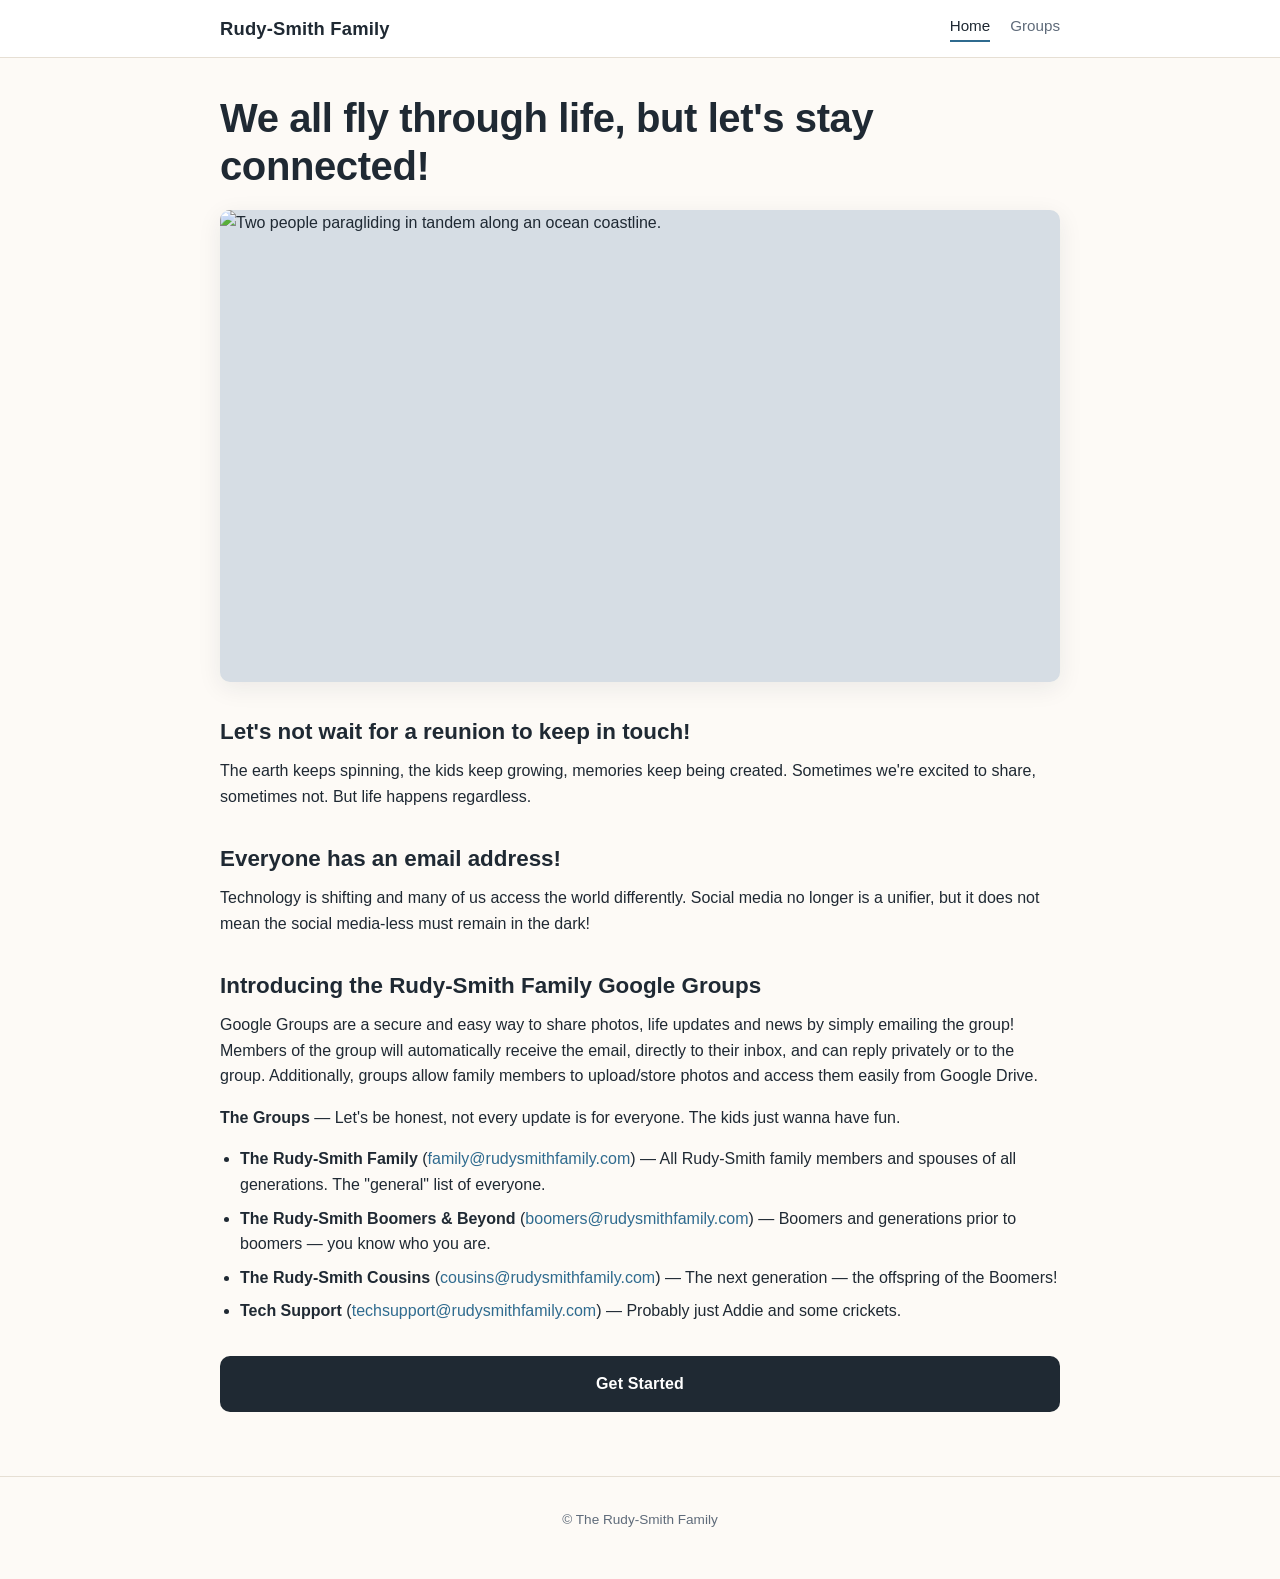
==== index.html @ 8a62d087 "Add static GitHub Pages site for rudysmithfamily.com Replaces the Google Sites version with a two-pa" ====
<!doctype html>
<html lang="en">
<head>
  <meta charset="utf-8">
  <meta name="viewport" content="width=device-width, initial-scale=1">
  <title>Rudy-Smith Family</title>
  <meta name="description" content="A simple home base for the Rudy-Smith family — staying connected through email, photos, and life updates.">
  <link rel="stylesheet" href="/assets/css/style.css">
</head>
<body>
  <header class="site-header">
    <div class="site-header__inner">
      <a class="site-title" href="/">Rudy-Smith Family</a>
      <nav class="site-nav" aria-label="Primary">
        <a href="/" class="is-active">Home</a>
        <a href="/groups.html">Groups</a>
      </nav>
    </div>
  </header>

  <main>
    <h1>We all fly through life, but let's stay connected!</h1>

    <img class="hero-image"
         src="/assets/img/hero.jpg"
         alt="Two people paragliding in tandem along an ocean coastline.">

    <h2>Let's not wait for a reunion to keep in touch!</h2>
    <p>The earth keeps spinning, the kids keep growing, memories keep being created. Sometimes we're excited to share, sometimes not. But life happens regardless.</p>

    <h2>Everyone has an email address!</h2>
    <p>Technology is shifting and many of us access the world differently. Social media no longer is a unifier, but it does not mean the social media-less must remain in the dark!</p>

    <h2>Introducing the <strong>Rudy-Smith Family Google Groups</strong></h2>
    <p>Google Groups are a secure and easy way to share photos, life updates and news by simply emailing the group! Members of the group will automatically receive the email, directly to their inbox, and can reply privately or to the group. Additionally, groups allow family members to upload/store photos and access them easily from Google Drive.</p>

    <p><strong>The Groups</strong> — Let's be honest, not every update is for everyone. The kids just wanna have fun.</p>

    <ul class="group-summary">
      <li><strong>The Rudy-Smith Family</strong> (<a href="mailto:family@rudysmithfamily.com">family@rudysmithfamily.com</a>) — All Rudy-Smith family members and spouses of all generations. The "general" list of everyone.</li>
      <li><strong>The Rudy-Smith Boomers &amp; Beyond</strong> (<a href="mailto:boomers@rudysmithfamily.com">boomers@rudysmithfamily.com</a>) — Boomers and generations prior to boomers — you know who you are.</li>
      <li><strong>The Rudy-Smith Cousins</strong> (<a href="mailto:cousins@rudysmithfamily.com">cousins@rudysmithfamily.com</a>) — The next generation — the offspring of the Boomers!</li>
      <li><strong>Tech Support</strong> (<a href="mailto:techsupport@rudysmithfamily.com">techsupport@rudysmithfamily.com</a>) — Probably just Addie and some crickets.</li>
    </ul>

    <a class="cta" href="/groups.html">Get Started</a>
  </main>

  <footer class="site-footer">
    <p>&copy; The Rudy-Smith Family</p>
  </footer>
</body>
</html>
---- assets/css/style.css ----
:root {
  --color-bg: #fdfaf6;
  --color-surface: #ffffff;
  --color-text: #1f2933;
  --color-muted: #5f6b7a;
  --color-accent: #2f6b8f;
  --color-accent-dark: #1f4d6b;
  --color-border: #e6dfd4;
  --max-width: 880px;
  --radius: 10px;
  --shadow: 0 6px 24px rgba(31, 41, 51, 0.08);
  font-family: -apple-system, BlinkMacSystemFont, "Segoe UI", Roboto, "Helvetica Neue", Arial, sans-serif;
}

* {
  box-sizing: border-box;
}

html, body {
  margin: 0;
  padding: 0;
  background: var(--color-bg);
  color: var(--color-text);
  line-height: 1.6;
  -webkit-font-smoothing: antialiased;
}

a {
  color: var(--color-accent);
  text-decoration: none;
}

a:hover,
a:focus {
  color: var(--color-accent-dark);
  text-decoration: underline;
}

/* Header / nav */
.site-header {
  background: var(--color-surface);
  border-bottom: 1px solid var(--color-border);
  position: sticky;
  top: 0;
  z-index: 10;
}

.site-header__inner {
  max-width: var(--max-width);
  margin: 0 auto;
  padding: 0.85rem 1.25rem;
  display: flex;
  align-items: center;
  justify-content: space-between;
  gap: 1rem;
}

.site-title {
  font-size: 1.15rem;
  font-weight: 600;
  color: var(--color-text);
  letter-spacing: 0.01em;
}

.site-nav {
  display: flex;
  gap: 1.25rem;
}

.site-nav a {
  color: var(--color-muted);
  font-weight: 500;
  font-size: 0.95rem;
}

.site-nav a.is-active {
  color: var(--color-text);
  border-bottom: 2px solid var(--color-accent);
  padding-bottom: 2px;
}

/* Layout */
main {
  max-width: var(--max-width);
  margin: 0 auto;
  padding: 2rem 1.25rem 4rem;
}

h1 {
  font-size: clamp(1.85rem, 4vw, 2.5rem);
  line-height: 1.2;
  margin: 0.25rem 0 1.25rem;
  font-weight: 700;
  letter-spacing: -0.01em;
}

h2 {
  font-size: 1.4rem;
  margin: 2rem 0 0.5rem;
  font-weight: 600;
}

h3 {
  font-size: 1.15rem;
  margin: 1.5rem 0 0.25rem;
  font-weight: 600;
}

p {
  margin: 0.5rem 0 1rem;
}

/* Hero image */
.hero-image {
  width: 100%;
  height: auto;
  border-radius: var(--radius);
  box-shadow: var(--shadow);
  margin-bottom: 1.75rem;
  display: block;
  background: #d6dde4;
  aspect-ratio: 16 / 9;
  object-fit: cover;
}

/* Group cards */
.group-list {
  list-style: none;
  padding: 0;
  margin: 1rem 0;
  display: grid;
  gap: 1rem;
}

.group-card {
  background: var(--color-surface);
  border: 1px solid var(--color-border);
  border-radius: var(--radius);
  padding: 1.25rem 1.4rem;
  box-shadow: var(--shadow);
}

.group-card h3 {
  margin-top: 0;
}

.group-card .email {
  font-family: ui-monospace, SFMono-Regular, Menlo, Consolas, monospace;
  font-size: 0.95rem;
  display: inline-block;
  margin-bottom: 0.5rem;
}

.group-card dl {
  margin: 0.75rem 0 0;
}

.group-card dt {
  font-weight: 600;
  margin-top: 0.6rem;
  color: var(--color-text);
}

.group-card dd {
  margin: 0.15rem 0 0;
  color: var(--color-muted);
}

/* Inline group bullet list (home) */
.group-summary {
  padding-left: 1.25rem;
  margin: 0.5rem 0 1.5rem;
}

.group-summary li {
  margin-bottom: 0.5rem;
}

/* CTA */
.cta {
  display: block;
  width: 100%;
  text-align: center;
  background: #1f2933;
  color: #fff;
  padding: 0.95rem 1.25rem;
  border-radius: var(--radius);
  font-weight: 600;
  margin: 2rem 0 0;
  letter-spacing: 0.01em;
}

.cta:hover,
.cta:focus {
  background: #000;
  color: #fff;
  text-decoration: none;
}

/* Footer */
.site-footer {
  border-top: 1px solid var(--color-border);
  padding: 1.5rem 1.25rem 2rem;
  color: var(--color-muted);
  font-size: 0.85rem;
  text-align: center;
}

.site-footer a {
  color: var(--color-muted);
}

@media (max-width: 480px) {
  .site-header__inner {
    flex-direction: column;
    align-items: flex-start;
    gap: 0.5rem;
  }
}
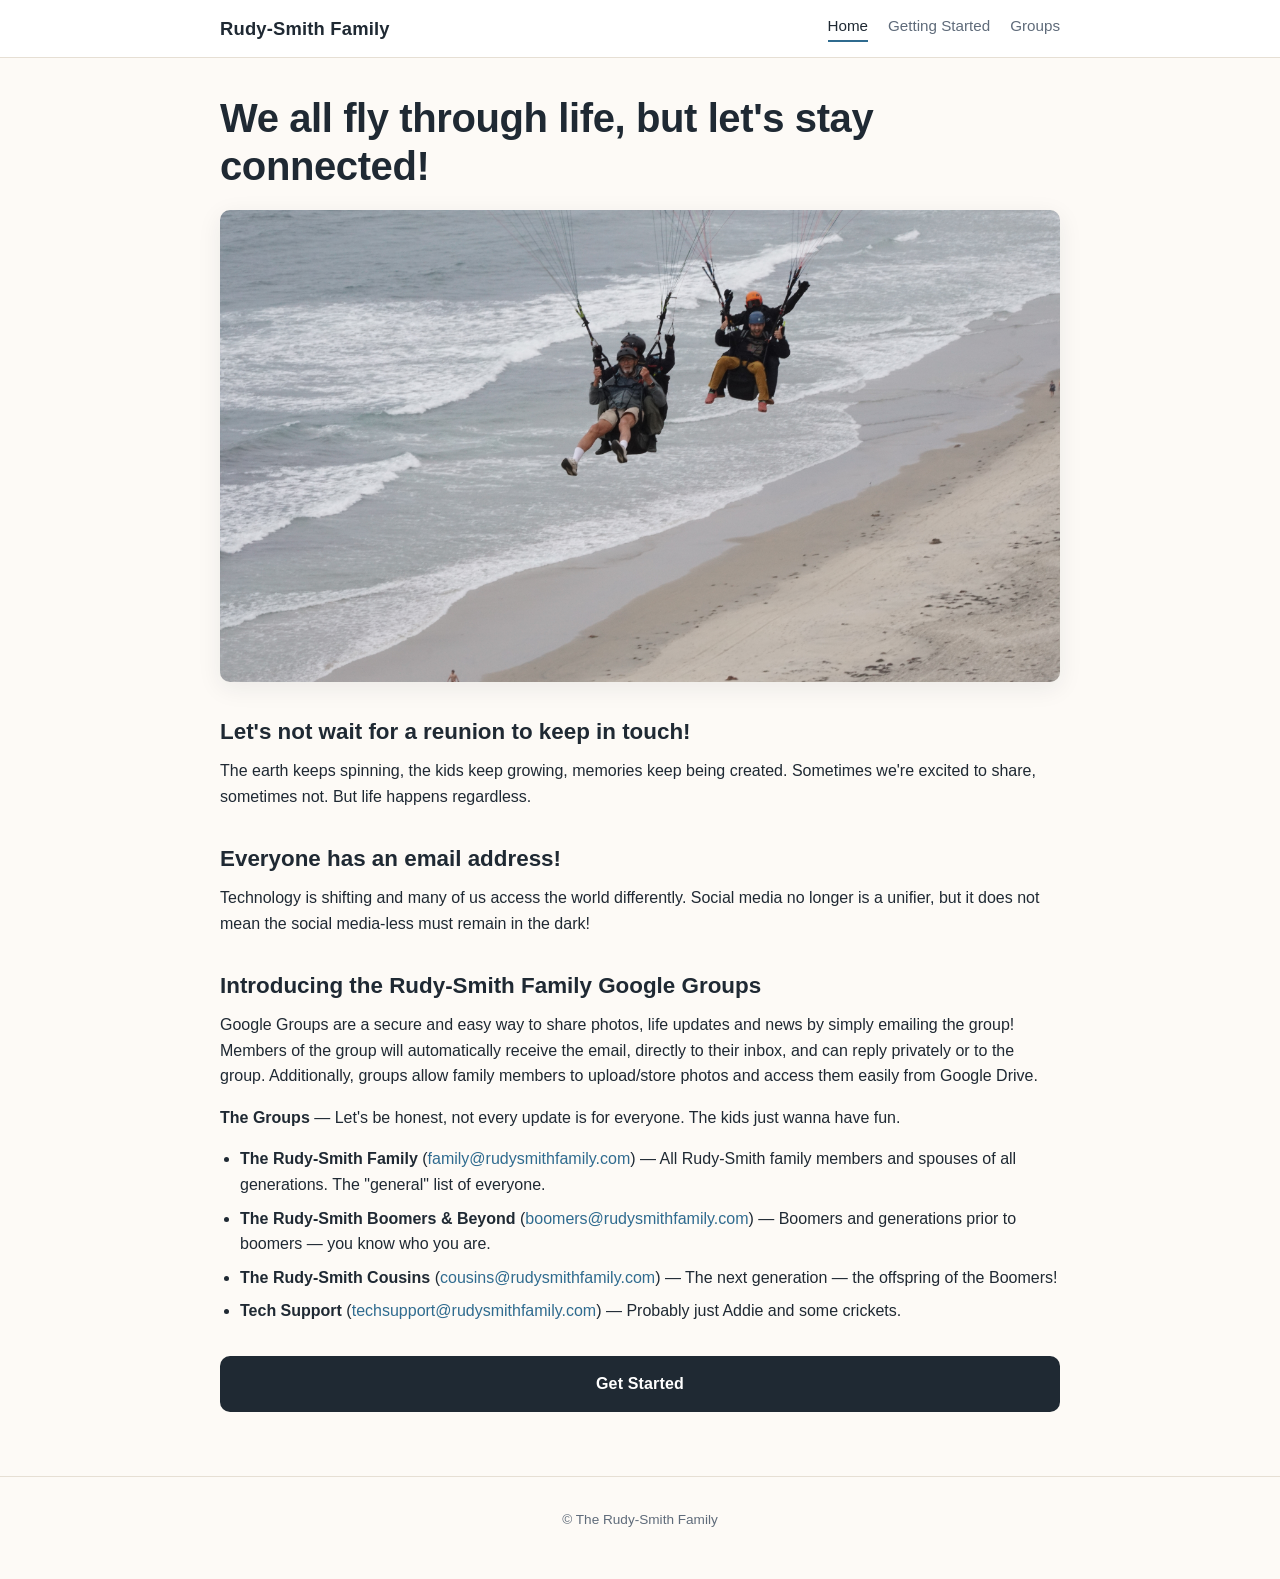
==== commit 8643a9d4: "Add Getting Started page for non-Google users Walks family members through creating a Google account" ====
--- a/index.html
+++ b/index.html
@@ -13,6 +13,7 @@
       <a class="site-title" href="/">Rudy-Smith Family</a>
       <nav class="site-nav" aria-label="Primary">
         <a href="/" class="is-active">Home</a>
+        <a href="/getting-started.html">Getting Started</a>
         <a href="/groups.html">Groups</a>
       </nav>
     </div>
@@ -43,7 +44,7 @@
       <li><strong>Tech Support</strong> (<a href="mailto:techsupport@rudysmithfamily.com">techsupport@rudysmithfamily.com</a>) — Probably just Addie and some crickets.</li>
     </ul>
 
-    <a class="cta" href="/groups.html">Get Started</a>
+    <a class="cta" href="/getting-started.html">Get Started</a>
   </main>
 
   <footer class="site-footer">
--- a/assets/css/style.css
+++ b/assets/css/style.css
@@ -166,6 +166,43 @@
   color: var(--color-muted);
 }
 
+/* Numbered steps (getting started) */
+.steps {
+  padding-left: 1.4rem;
+  margin: 1rem 0 1.5rem;
+}
+
+.steps > li {
+  margin-bottom: 1rem;
+}
+
+.steps > li > p {
+  color: var(--color-muted);
+  margin: 0.25rem 0 0.25rem;
+}
+
+.steps ul {
+  margin: 0.25rem 0 0.25rem;
+  color: var(--color-muted);
+}
+
+.snags {
+  padding-left: 1.25rem;
+  margin: 0.5rem 0 1.5rem;
+}
+
+.snags li {
+  margin-bottom: 0.75rem;
+}
+
+code {
+  background: #f1ece3;
+  padding: 0.05rem 0.35rem;
+  border-radius: 4px;
+  font-family: ui-monospace, SFMono-Regular, Menlo, Consolas, monospace;
+  font-size: 0.92em;
+}
+
 /* Inline group bullet list (home) */
 .group-summary {
   padding-left: 1.25rem;
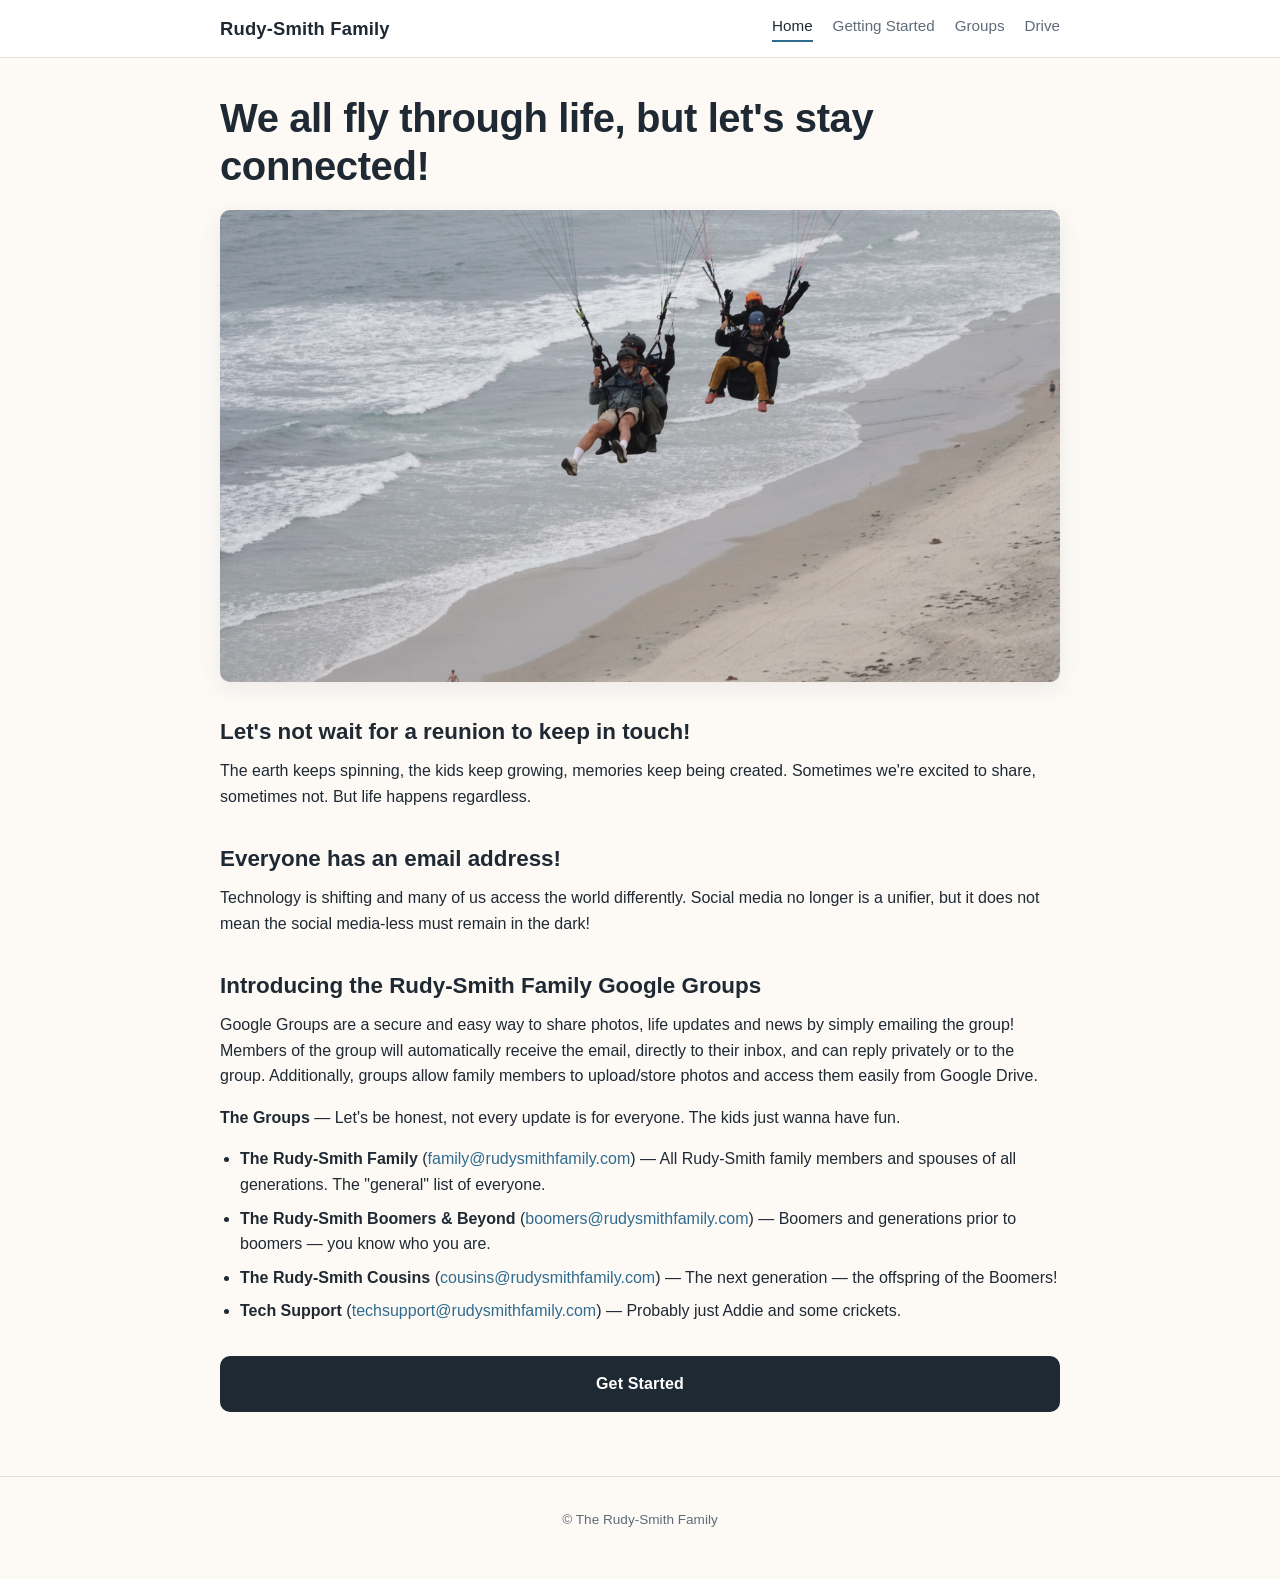
==== commit abf01a58: "Add Family Drive page and Google signup screenshots - New family-drive.html page linking to the shar" ====
--- a/index.html
+++ b/index.html
@@ -15,6 +15,7 @@
         <a href="/" class="is-active">Home</a>
         <a href="/getting-started.html">Getting Started</a>
         <a href="/groups.html">Groups</a>
+        <a href="/family-drive.html">Drive</a>
       </nav>
     </div>
   </header>
--- a/assets/css/style.css
+++ b/assets/css/style.css
@@ -186,6 +186,17 @@
   color: var(--color-muted);
 }
 
+.step-image {
+  display: block;
+  width: 100%;
+  max-width: 560px;
+  height: auto;
+  margin: 0.75rem 0 0.25rem;
+  border: 1px solid var(--color-border);
+  border-radius: var(--radius);
+  box-shadow: var(--shadow);
+}
+
 .snags {
   padding-left: 1.25rem;
   margin: 0.5rem 0 1.5rem;
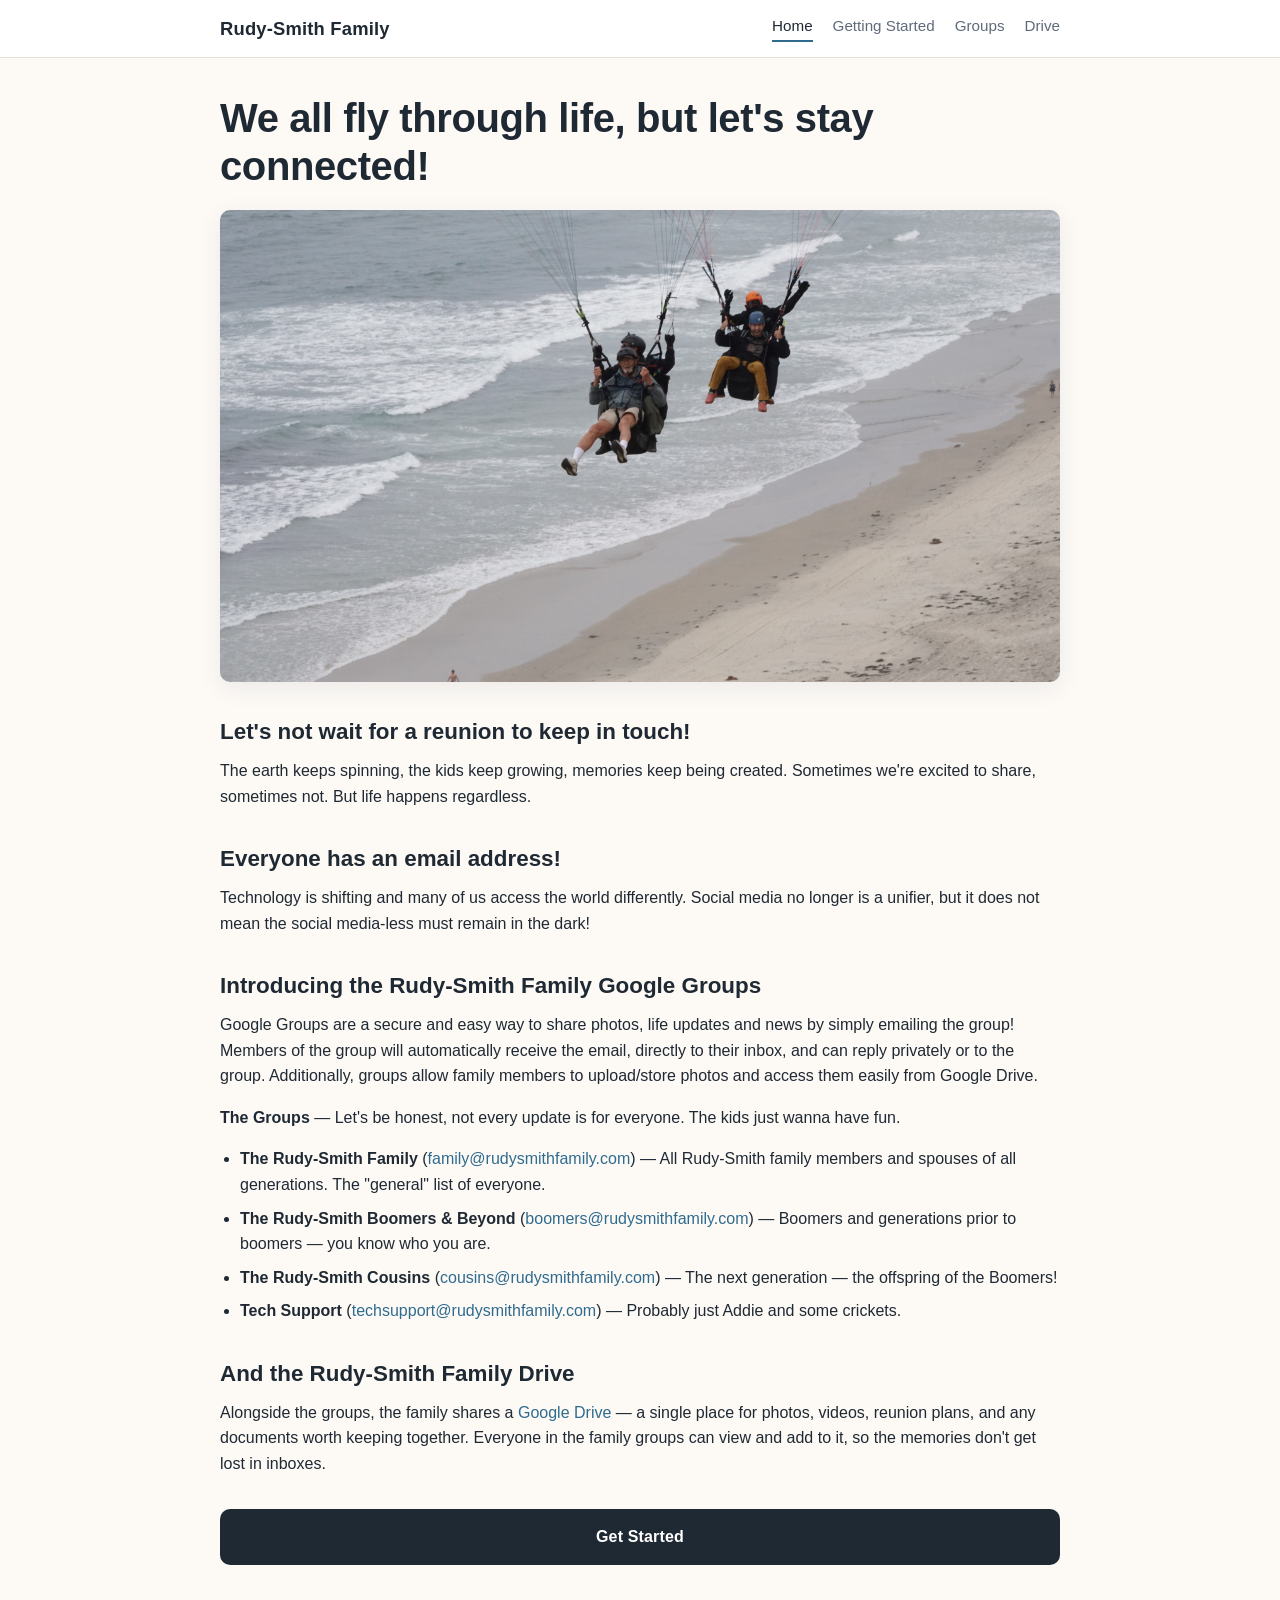
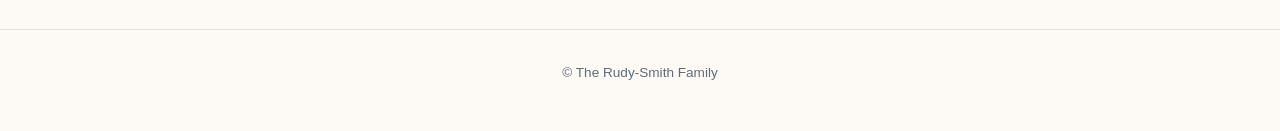
==== commit b217877d: "Mention the Family Google Drive on the home page Adds a short section linking to the Drive so visito" ====
--- a/index.html
+++ b/index.html
@@ -45,6 +45,9 @@
       <li><strong>Tech Support</strong> (<a href="mailto:techsupport@rudysmithfamily.com">techsupport@rudysmithfamily.com</a>) — Probably just Addie and some crickets.</li>
     </ul>
 
+    <h2>And the <strong>Rudy-Smith Family Drive</strong></h2>
+    <p>Alongside the groups, the family shares a <a href="/family-drive.html">Google Drive</a> — a single place for photos, videos, reunion plans, and any documents worth keeping together. Everyone in the family groups can view and add to it, so the memories don't get lost in inboxes.</p>
+
     <a class="cta" href="/getting-started.html">Get Started</a>
   </main>
 
--- a/assets/css/style.css
+++ b/assets/css/style.css
@@ -151,6 +151,21 @@
   margin-bottom: 0.5rem;
 }
 
+.group-card .group-link {
+  display: inline-block;
+  font-size: 0.9rem;
+  margin-left: 0.75rem;
+  margin-bottom: 0.5rem;
+}
+
+.group-card .group-link::before {
+  content: "·";
+  color: var(--color-muted);
+  margin-right: 0.75rem;
+  text-decoration: none;
+  display: inline-block;
+}
+
 .group-card dl {
   margin: 0.75rem 0 0;
 }
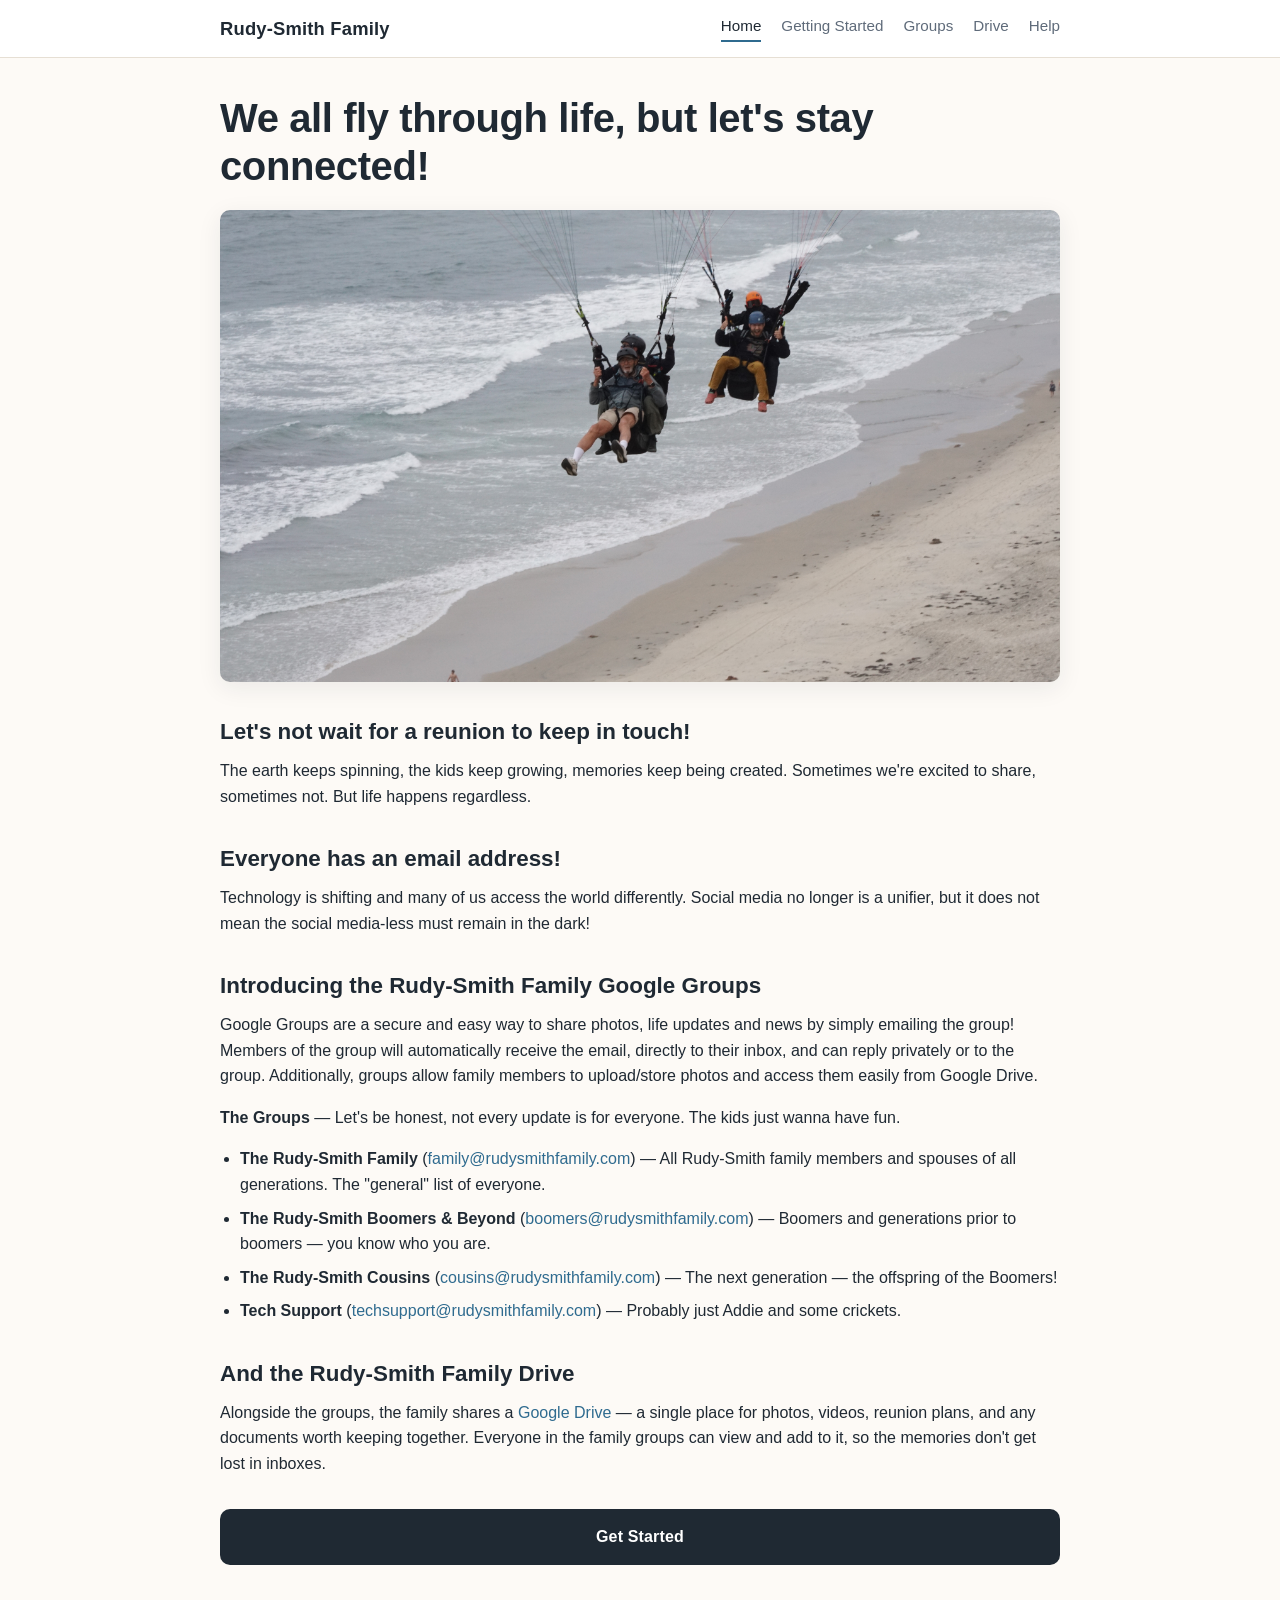
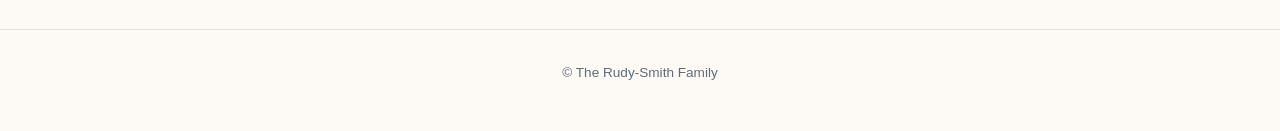
==== commit 19d0244b: "Add Help & Support page with profile name instructions Creates a dedicated help.html covering common" ====
--- a/index.html
+++ b/index.html
@@ -16,6 +16,7 @@
         <a href="/getting-started.html">Getting Started</a>
         <a href="/groups.html">Groups</a>
         <a href="/family-drive.html">Drive</a>
+        <a href="/help.html">Help</a>
       </nav>
     </div>
   </header>
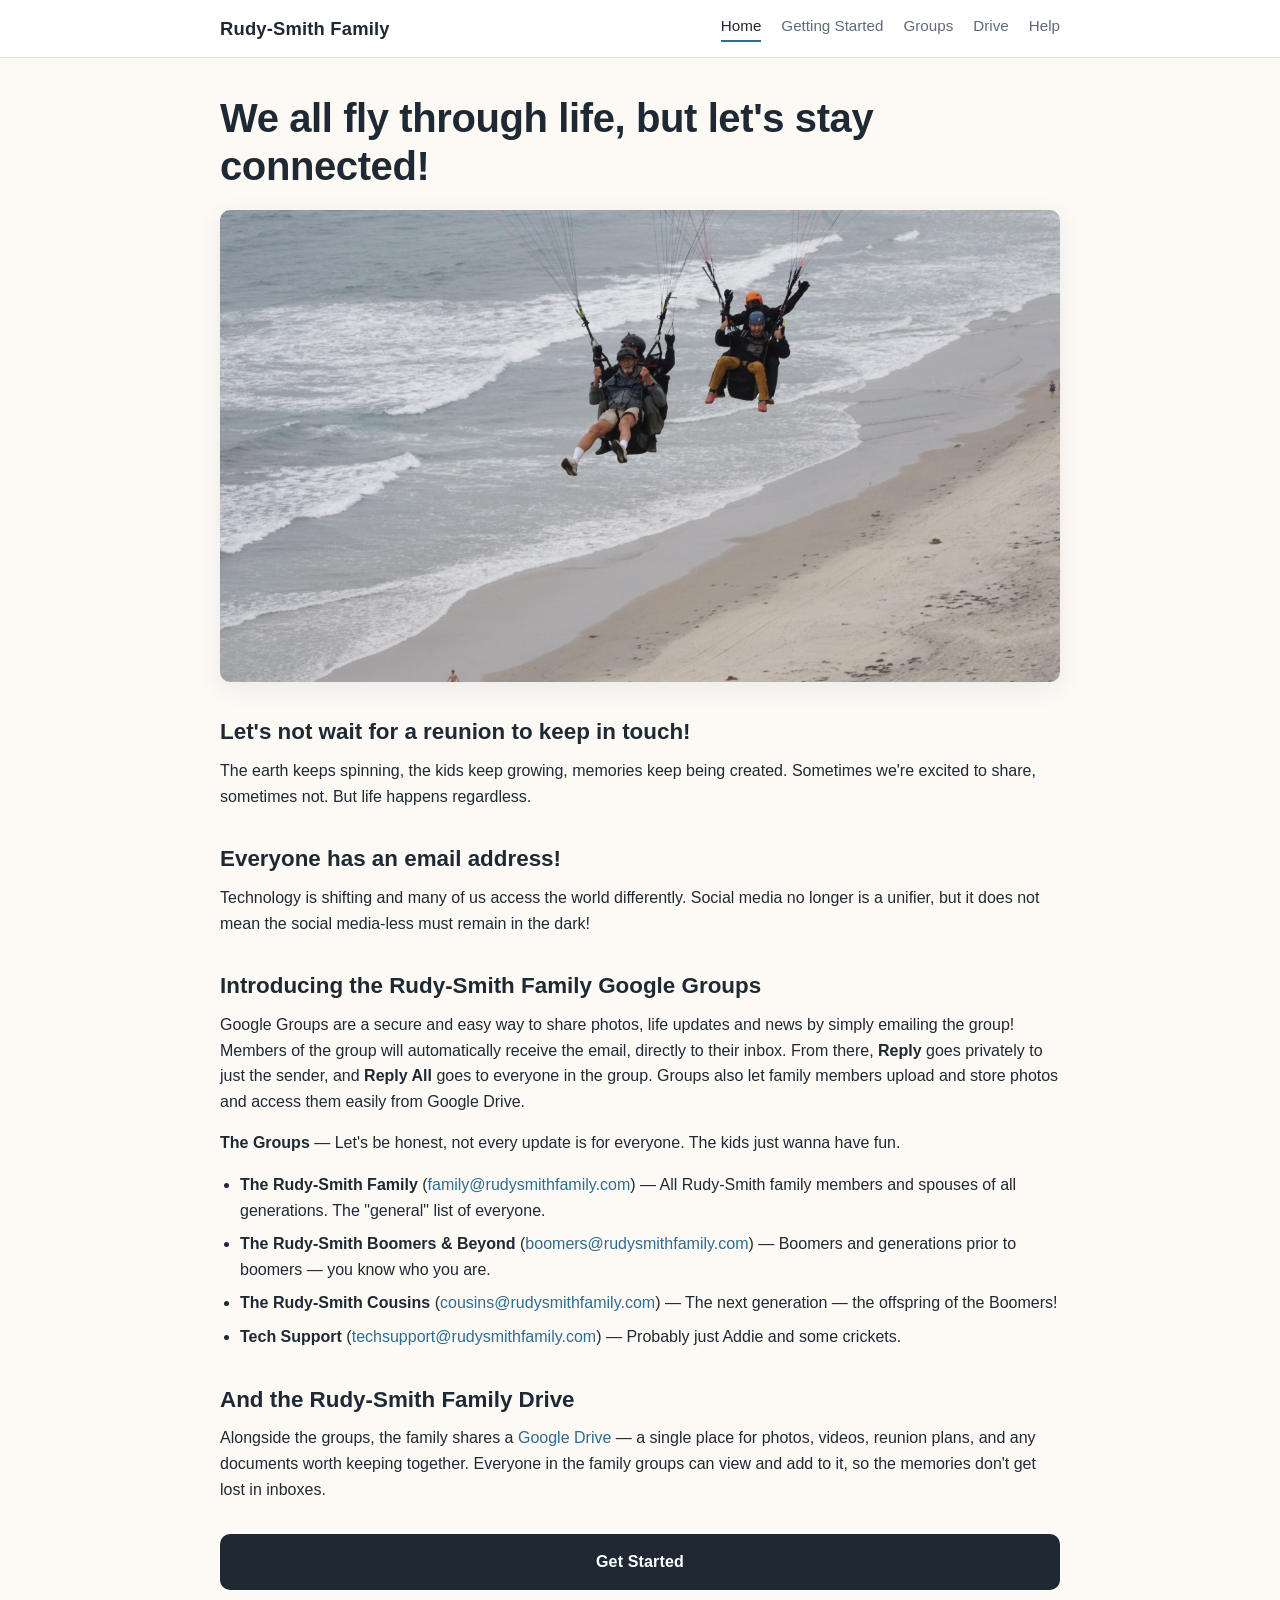
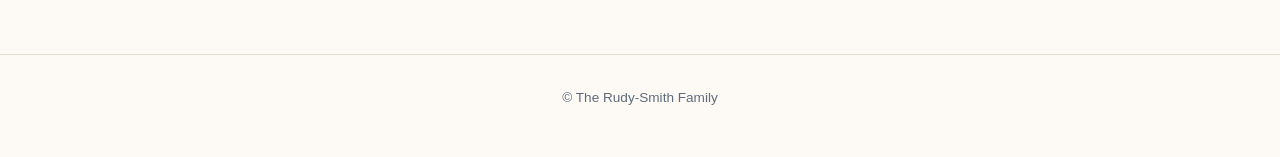
==== commit c112f116: "Clarify Reply vs Reply All on group emails Spell out that Reply goes privately to just the sender an" ====
--- a/index.html
+++ b/index.html
@@ -35,7 +35,7 @@
     <p>Technology is shifting and many of us access the world differently. Social media no longer is a unifier, but it does not mean the social media-less must remain in the dark!</p>
 
     <h2>Introducing the <strong>Rudy-Smith Family Google Groups</strong></h2>
-    <p>Google Groups are a secure and easy way to share photos, life updates and news by simply emailing the group! Members of the group will automatically receive the email, directly to their inbox, and can reply privately or to the group. Additionally, groups allow family members to upload/store photos and access them easily from Google Drive.</p>
+    <p>Google Groups are a secure and easy way to share photos, life updates and news by simply emailing the group! Members of the group will automatically receive the email, directly to their inbox. From there, <strong>Reply</strong> goes privately to just the sender, and <strong>Reply All</strong> goes to everyone in the group. Groups also let family members upload and store photos and access them easily from Google Drive.</p>
 
     <p><strong>The Groups</strong> — Let's be honest, not every update is for everyone. The kids just wanna have fun.</p>
 
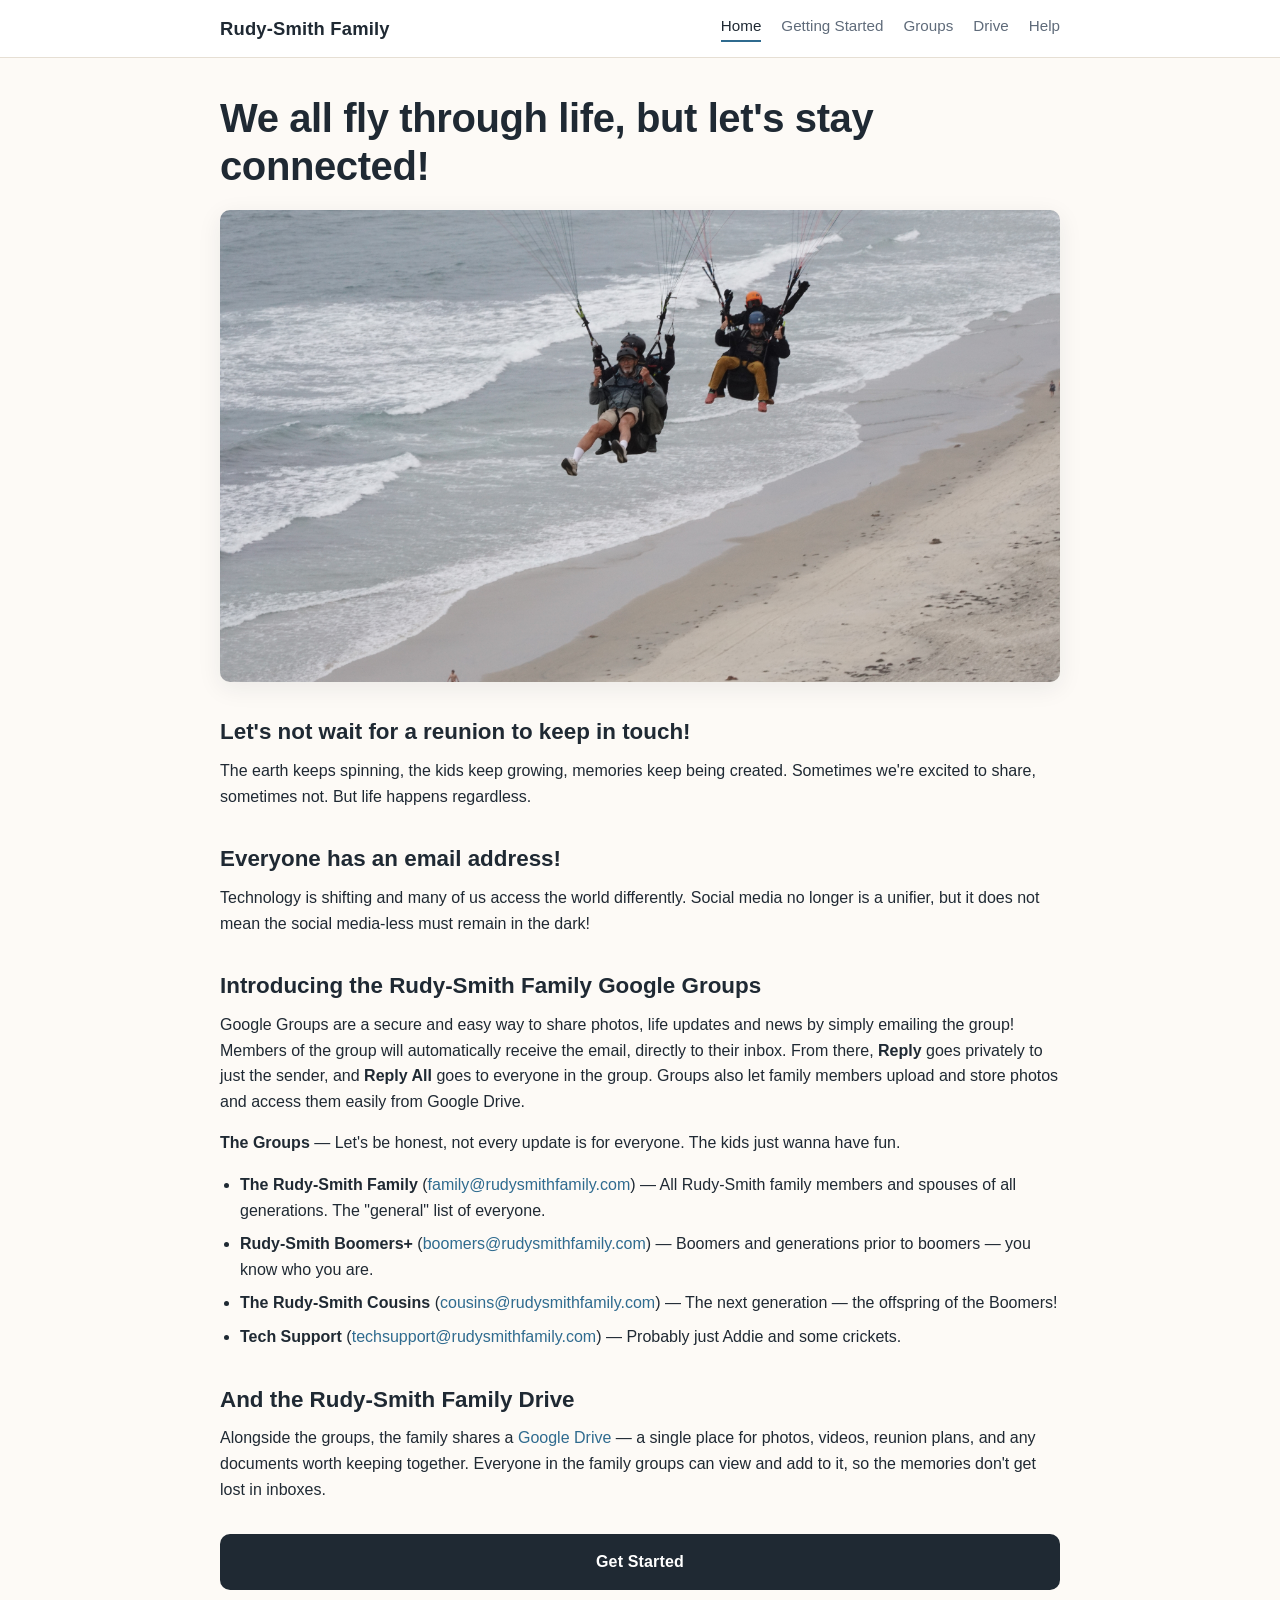
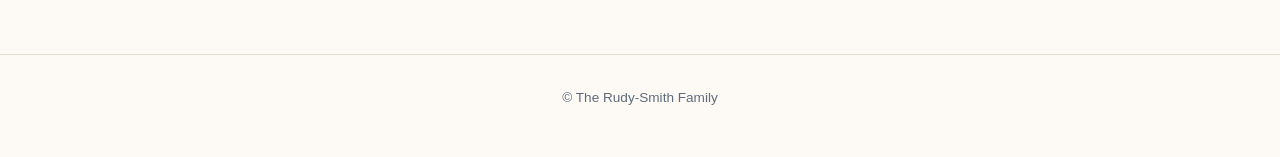
==== commit 8b77edec: "Rename Boomers group to Rudy-Smith Boomers+" ====
--- a/index.html
+++ b/index.html
@@ -41,7 +41,7 @@
 
     <ul class="group-summary">
       <li><strong>The Rudy-Smith Family</strong> (<a href="mailto:family@rudysmithfamily.com">family@rudysmithfamily.com</a>) — All Rudy-Smith family members and spouses of all generations. The "general" list of everyone.</li>
-      <li><strong>The Rudy-Smith Boomers &amp; Beyond</strong> (<a href="mailto:boomers@rudysmithfamily.com">boomers@rudysmithfamily.com</a>) — Boomers and generations prior to boomers — you know who you are.</li>
+      <li><strong>Rudy-Smith Boomers+</strong> (<a href="mailto:boomers@rudysmithfamily.com">boomers@rudysmithfamily.com</a>) — Boomers and generations prior to boomers — you know who you are.</li>
       <li><strong>The Rudy-Smith Cousins</strong> (<a href="mailto:cousins@rudysmithfamily.com">cousins@rudysmithfamily.com</a>) — The next generation — the offspring of the Boomers!</li>
       <li><strong>Tech Support</strong> (<a href="mailto:techsupport@rudysmithfamily.com">techsupport@rudysmithfamily.com</a>) — Probably just Addie and some crickets.</li>
     </ul>
